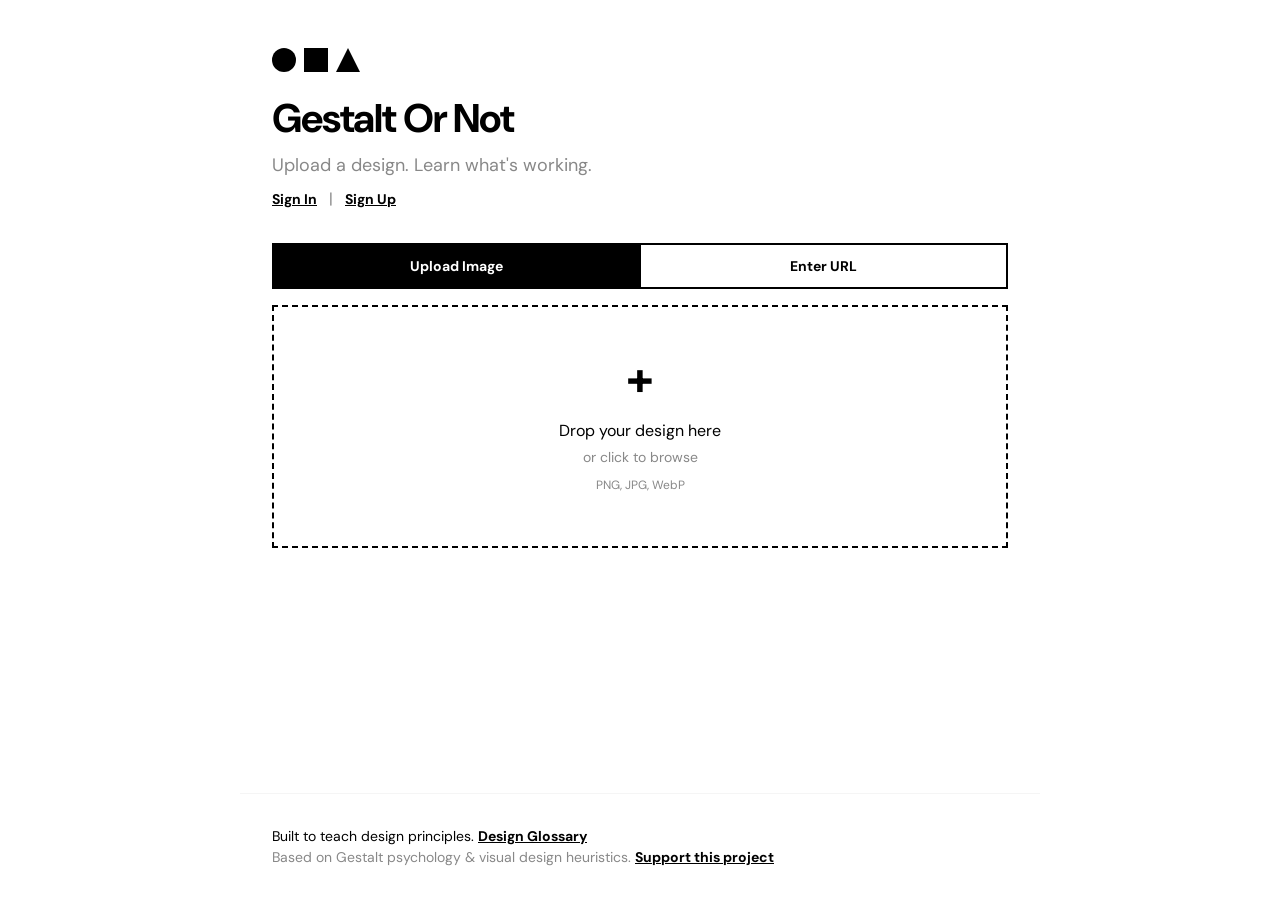
==== index.html @ f37e01b9 "Add project files and .gitignore" ====
<!DOCTYPE html>
<html lang="en">
<head>
    <meta charset="UTF-8">
    <meta name="viewport" content="width=device-width, initial-scale=1.0">
    <title>Gestalt Or Not — Design Feedback</title>
    <meta name="description" content="Upload any visual — UI screens, sketchnotes, infographics, posters, book covers, slides — and get AI-powered feedback based on Gestalt principles and visual design heuristics.">

    <!-- Open Graph / Social Sharing -->
    <meta property="og:title" content="Gestalt Or Not — AI Design Feedback">
    <meta property="og:description" content="Upload a design and get instant feedback based on visual design principles. Built to teach, not just critique.">
    <meta property="og:type" content="website">
    <meta property="og:url" content="https://gestaltornot.com">
    <meta property="og:image" content="https://gestaltornot.com/og-image.svg">

    <!-- Twitter Card -->
    <meta name="twitter:card" content="summary_large_image">
    <meta name="twitter:title" content="Gestalt Or Not — AI Design Feedback">
    <meta name="twitter:description" content="Upload a design and get instant feedback based on visual design principles.">
    <meta name="twitter:image" content="https://gestaltornot.com/og-image.svg">

    <!-- Favicon -->
    <link rel="icon" type="image/svg+xml" href="favicon.svg">

    <link rel="stylesheet" href="style.css">
    <link rel="preconnect" href="https://fonts.googleapis.com">
    <link rel="preconnect" href="https://fonts.gstatic.com" crossorigin>
    <link href="https://fonts.googleapis.com/css2?family=DM+Sans:wght@400;700&display=swap" rel="stylesheet">
</head>
<body>
    <header>
        <div class="logo">
            <span class="shape circle"></span>
            <span class="shape square"></span>
            <span class="shape triangle"></span>
        </div>
        <h1>Gestalt Or Not</h1>
        <p class="tagline">Upload a design. Learn what's working.</p>

        <div id="authBar" class="auth-bar">
            <button id="signInBtn" class="auth-link">Sign In</button>
            <span class="auth-sep">|</span>
            <button id="signUpBtn" class="auth-link">Sign Up</button>
        </div>
        <div id="userBar" class="auth-bar hidden">
            <span id="userEmail" class="auth-email"></span>
            <button id="myReviewsBtn" class="auth-link">My Reviews</button>
            <span class="auth-sep">|</span>
            <button id="signOutBtn" class="auth-link">Sign Out</button>
        </div>
    </header>

    <main>
        <section class="upload-area" id="uploadArea">
            <div class="input-toggle">
                <button type="button" class="toggle-btn active" data-mode="upload">Upload Image</button>
                <button type="button" class="toggle-btn" data-mode="url">Enter URL</button>
            </div>

            <div class="upload-box" id="uploadBox">
                <input type="file" id="fileInput" accept="image/*" hidden>
                <div class="upload-content">
                    <div class="upload-icon">+</div>
                    <p>Drop your design here</p>
                    <p class="subtle">or click to browse</p>
                    <p class="formats">PNG, JPG, WebP</p>
                </div>
                <img id="preview" class="preview hidden" alt="Design preview">
            </div>

            <div class="url-input-box hidden" id="urlBox">
                <input type="url" id="urlInput" placeholder="https://example.com" autocomplete="off">
                <p class="subtle">We'll screenshot the page and analyze it</p>
            </div>

            <button id="analyzeBtn" class="btn hidden">Analyze Design</button>
        </section>

        <section class="results hidden" id="results">
            <div class="loading hidden" id="loading">
                <div class="spinner"></div>
                <p>Analyzing your design...</p>
            </div>
            <div class="feedback" id="feedback"></div>
        </section>

        <section class="rate-limit hidden" id="rateLimit">
            <p id="rateLimitMsg">You've hit your daily limit.</p>
            <p class="subtle" id="rateLimitSub">Come back tomorrow, or <a href="https://www.paypal.com/donate/?hosted_button_id=QRDU77Z7K56XG" target="_blank" rel="noopener" class="support-link">support the project</a>.</p>
        </section>

        <section id="reviewHistory" class="review-history hidden">
            <h2>Your Reviews</h2>
            <div id="reviewList"></div>
        </section>
    </main>

    <div id="authModal" class="modal hidden">
        <div class="modal-content">
            <button class="modal-close" id="modalClose">&times;</button>
            <div id="authForm"></div>
        </div>
    </div>

    <footer>
        <p>Built to teach design principles. <a href="/glossary.php" class="support-link">Design Glossary</a></p>
        <p class="subtle">Based on Gestalt psychology & visual design heuristics. <a href="https://www.paypal.com/donate/?hosted_button_id=QRDU77Z7K56XG" target="_blank" rel="noopener" class="support-link">Support this project</a></p>
    </footer>

    <script src="script.js"></script>
</body>
</html>
---- style.css ----
/* GestaltOrNot — Bauhaus Modernist Style */

:root {
    --black: #000000;
    --white: #FFFFFF;
    --red: #BE1E2D;
    --gray-light: #F5F5F5;
    --gray-mid: #888888;
    --gray-dark: #333333;
    --green: #2E7D32;
    --yellow: #F9A825;
    --font: 'DM Sans', sans-serif;
}

* {
    margin: 0;
    padding: 0;
    box-sizing: border-box;
}

body {
    font-family: var(--font);
    background: var(--white);
    color: var(--black);
    line-height: 1.5;
    min-height: 100vh;
    display: flex;
    flex-direction: column;
}

/* Header */
header {
    padding: 3rem 2rem 2rem;
    text-align: left;
    max-width: 800px;
    margin: 0 auto;
    width: 100%;
}

.logo {
    display: flex;
    gap: 0.5rem;
    margin-bottom: 1rem;
}

.shape {
    width: 24px;
    height: 24px;
    background: var(--black);
}

.shape.circle {
    border-radius: 50%;
}

.shape.square {
    /* default */
}

.shape.triangle {
    background: transparent;
    width: 0;
    height: 0;
    border-left: 12px solid transparent;
    border-right: 12px solid transparent;
    border-bottom: 24px solid var(--black);
}

h1 {
    font-size: 2.5rem;
    font-weight: 700;
    letter-spacing: -0.02em;
    margin-bottom: 0.25rem;
}

.tagline {
    font-size: 1.125rem;
    color: var(--gray-mid);
}

/* Main */
main {
    flex: 1;
    padding: 0 2rem 3rem;
    max-width: 800px;
    margin: 0 auto;
    width: 100%;
}

/* Input Toggle */
.input-toggle {
    display: flex;
    margin-bottom: 1rem;
    border: 2px solid var(--black);
}

.toggle-btn {
    flex: 1;
    padding: 0.75rem 1rem;
    background: var(--white);
    border: none;
    font-family: var(--font);
    font-size: 0.875rem;
    font-weight: 700;
    cursor: pointer;
    transition: all 0.2s ease;
}

.toggle-btn:first-child {
    border-right: 1px solid var(--black);
}

.toggle-btn:last-child {
    border-left: 1px solid var(--black);
}

.toggle-btn.active {
    background: var(--black);
    color: var(--white);
}

.toggle-btn:hover:not(.active) {
    background: var(--gray-light);
}

/* URL Input */
.url-input-box {
    border: 2px solid var(--black);
    padding: 2rem;
    text-align: center;
}

.url-input-box input {
    width: 100%;
    padding: 1rem;
    font-family: var(--font);
    font-size: 1rem;
    border: 2px solid var(--black);
    margin-bottom: 0.5rem;
}

.url-input-box input:focus {
    outline: none;
    border-color: var(--gray-dark);
}

.url-input-box .subtle {
    margin-top: 0.5rem;
}

/* Upload Area */
.upload-box {
    border: 2px dashed var(--black);
    padding: 3rem 2rem;
    text-align: center;
    cursor: pointer;
    transition: background 0.2s ease;
    position: relative;
}

.upload-box:hover {
    background: var(--gray-light);
}

.upload-box.drag-over {
    background: var(--gray-light);
    border-style: solid;
}

.upload-box.has-image {
    padding: 1rem;
    border-style: solid;
}

.upload-content {
    transition: opacity 0.2s ease;
}

.upload-icon {
    font-size: 3rem;
    font-weight: 700;
    line-height: 1;
    margin-bottom: 1rem;
}

.upload-box p {
    margin-bottom: 0.25rem;
}

.subtle {
    color: var(--gray-mid);
    font-size: 0.875rem;
}

.formats {
    font-size: 0.75rem;
    color: var(--gray-mid);
    margin-top: 0.5rem;
}

.preview {
    max-width: 100%;
    max-height: 400px;
    object-fit: contain;
}

.preview.hidden {
    display: none;
}

.has-image .upload-content {
    display: none;
}

/* Button */
.btn {
    display: block;
    width: 100%;
    margin-top: 1rem;
    padding: 1rem 2rem;
    background: var(--black);
    color: var(--white);
    border: none;
    font-family: var(--font);
    font-size: 1rem;
    font-weight: 700;
    cursor: pointer;
    transition: background 0.2s ease;
}

.btn:hover {
    background: var(--gray-dark);
}

.btn:disabled {
    background: var(--gray-mid);
    cursor: not-allowed;
}

.hidden {
    display: none !important;
}

/* Results */
.results {
    margin-top: 2rem;
}

.loading {
    text-align: center;
    padding: 3rem;
}

.spinner {
    width: 40px;
    height: 40px;
    border: 3px solid var(--gray-light);
    border-top-color: var(--black);
    border-radius: 50%;
    margin: 0 auto 1rem;
    animation: spin 0.8s linear infinite;
}

@keyframes spin {
    to { transform: rotate(360deg); }
}

/* Share Section */
.share-section {
    margin-bottom: 2rem;
    padding-bottom: 1.5rem;
    border-bottom: 1px solid var(--gray-light);
}

.btn-secondary {
    background: var(--white);
    color: var(--black);
    border: 2px solid var(--black);
}

.btn-secondary:hover {
    background: var(--gray-light);
}

.btn-small {
    padding: 0.5rem 1rem;
    font-size: 0.875rem;
}

.share-result {
    margin-top: 1rem;
    display: flex;
    gap: 0.5rem;
}

.share-result input {
    flex: 1;
    padding: 0.75rem;
    font-family: var(--font);
    font-size: 0.875rem;
    border: 2px solid var(--black);
    background: var(--gray-light);
}

.share-result .error {
    color: var(--red);
}

/* Screenshot Preview */
.screenshot-preview {
    margin-bottom: 2rem;
    padding-bottom: 2rem;
    border-bottom: 2px solid var(--black);
}

.screenshot-preview h3 {
    font-size: 0.875rem;
    font-weight: 700;
    text-transform: uppercase;
    letter-spacing: 0.05em;
    margin-bottom: 1rem;
}

.screenshot-preview img {
    max-width: 100%;
    border: 1px solid var(--gray-light);
}

/* Feedback Display */
.feedback {
    text-align: left;
}

.feedback-header {
    margin-bottom: 2rem;
    padding-bottom: 1rem;
    border-bottom: 2px solid var(--black);
}

.feedback-header h2 {
    font-size: 1.25rem;
    font-weight: 700;
    margin-bottom: 0.5rem;
}

.priorities {
    list-style: none;
    margin: 1rem 0;
}

.priorities li {
    padding: 0.5rem 0;
    padding-left: 1.5rem;
    position: relative;
}

.priorities li::before {
    content: "";
    position: absolute;
    left: 0;
    top: 0.75rem;
    width: 8px;
    height: 8px;
    background: var(--red);
}

.priorities li.working::before {
    background: var(--green);
}

.feedback-section {
    margin-bottom: 2rem;
}

.feedback-section h3 {
    font-size: 1rem;
    font-weight: 700;
    text-transform: uppercase;
    letter-spacing: 0.05em;
    margin-bottom: 0.75rem;
    padding-bottom: 0.5rem;
    border-bottom: 1px solid var(--gray-light);
}

.feedback-section p {
    margin-bottom: 0.75rem;
    line-height: 1.6;
}

.design-term {
    font-style: italic;
    color: var(--gray-dark);
}

.design-term-link {
    color: var(--gray-dark);
    text-decoration: underline;
    text-decoration-color: var(--gray-mid);
    text-underline-offset: 2px;
    transition: color 0.15s ease, text-decoration-color 0.15s ease;
}

.design-term-link:hover {
    color: var(--black);
    text-decoration-color: var(--black);
}

.design-term-link .design-term {
    color: inherit;
}

.confidence {
    font-size: 0.875rem;
    color: var(--gray-mid);
    margin-top: 0.5rem;
}

.confidence.clear-problem {
    color: var(--red);
}

.confidence.worth-reconsidering {
    color: var(--yellow);
}

.confidence.just-thinking {
    color: var(--green);
}

/* Rate Limit */
.rate-limit {
    text-align: center;
    padding: 2rem;
    background: var(--gray-light);
    margin-top: 2rem;
}

/* Footer */
footer {
    padding: 2rem;
    text-align: left;
    max-width: 800px;
    margin: 0 auto;
    width: 100%;
    border-top: 1px solid var(--gray-light);
}

footer p {
    font-size: 0.875rem;
}

.support-link {
    color: var(--black);
    font-weight: 700;
    text-decoration: underline;
}

.support-link:hover {
    color: var(--gray-dark);
}

/* Auth Bar */
.auth-bar {
    display: flex;
    gap: 0.75rem;
    align-items: center;
    margin-top: 0.5rem;
}

.auth-link {
    background: none;
    border: none;
    font-family: var(--font);
    font-size: 0.875rem;
    font-weight: 700;
    cursor: pointer;
    text-decoration: underline;
    color: var(--black);
    padding: 0;
}

.auth-link:hover {
    color: var(--gray-dark);
}

.auth-email {
    font-size: 0.875rem;
    color: var(--gray-mid);
}

.auth-sep {
    color: var(--gray-mid);
}

/* Modal */
.modal {
    position: fixed;
    inset: 0;
    background: rgba(0, 0, 0, 0.5);
    display: flex;
    align-items: center;
    justify-content: center;
    z-index: 100;
}

.modal.hidden {
    display: none !important;
}

.modal-content {
    background: var(--white);
    border: 2px solid var(--black);
    padding: 2rem;
    max-width: 400px;
    width: 90%;
    position: relative;
}

.modal-close {
    position: absolute;
    top: 0.5rem;
    right: 0.75rem;
    background: none;
    border: none;
    font-size: 1.5rem;
    cursor: pointer;
    line-height: 1;
}

/* Auth Forms */
.auth-form h2 {
    font-size: 1.25rem;
    margin-bottom: 1rem;
}

.auth-form input[type="email"],
.auth-form input[type="password"] {
    width: 100%;
    padding: 0.75rem;
    font-family: var(--font);
    font-size: 1rem;
    border: 2px solid var(--black);
    margin-bottom: 0.75rem;
}

.auth-form input:focus {
    outline: none;
    border-color: var(--gray-dark);
}

.auth-error {
    color: var(--red);
    font-size: 0.875rem;
    margin-bottom: 0.75rem;
}

.auth-success {
    color: var(--green);
    font-size: 0.875rem;
    margin-bottom: 0.75rem;
}

.auth-toggle {
    margin-top: 1rem;
    font-size: 0.875rem;
    color: var(--gray-mid);
}

.auth-toggle button {
    background: none;
    border: none;
    font-family: var(--font);
    font-weight: 700;
    cursor: pointer;
    text-decoration: underline;
    color: var(--black);
    padding: 0;
    font-size: 0.875rem;
}

/* Sign-in Prompt */
.signin-prompt {
    margin-top: 2rem;
    padding: 1.25rem;
    border: 2px solid var(--black);
    text-align: center;
    font-size: 0.875rem;
}

/* Review History */
.review-history {
    margin-top: 2rem;
}

.review-history h2 {
    font-size: 1.25rem;
    font-weight: 700;
    margin-bottom: 1rem;
    padding-bottom: 0.5rem;
    border-bottom: 2px solid var(--black);
}

/* Thumbnail Grid */
.review-grid {
    display: grid;
    grid-template-columns: repeat(3, 1fr);
    gap: 1rem;
}

.review-thumb {
    display: block;
    text-decoration: none;
    color: var(--black);
    border: 2px solid var(--black);
    overflow: hidden;
    transition: transform 0.15s ease, box-shadow 0.15s ease;
}

.review-thumb:hover {
    transform: translateY(-2px);
    box-shadow: 4px 4px 0 var(--black);
}

.review-thumb img {
    width: 100%;
    aspect-ratio: 4 / 3;
    object-fit: cover;
    display: block;
}

.review-thumb-placeholder {
    width: 100%;
    aspect-ratio: 4 / 3;
    background: var(--gray-light);
    display: flex;
    align-items: center;
    justify-content: center;
    font-size: 0.75rem;
    color: var(--gray-mid);
    text-align: center;
    padding: 0.5rem;
    word-break: break-all;
}

.review-thumb-wrap {
    position: relative;
}

.review-delete {
    position: absolute;
    top: 0.25rem;
    right: 0.25rem;
    z-index: 2;
    width: 24px;
    height: 24px;
    background: var(--white);
    border: 2px solid var(--black);
    font-size: 1rem;
    line-height: 1;
    cursor: pointer;
    display: flex;
    align-items: center;
    justify-content: center;
    opacity: 0;
    transition: opacity 0.15s ease;
}

.review-thumb-wrap:hover .review-delete {
    opacity: 1;
}

.review-delete:hover {
    background: var(--red);
    color: var(--white);
    border-color: var(--red);
}

.review-thumb-date {
    display: block;
    padding: 0.5rem;
    font-size: 0.75rem;
    color: var(--gray-mid);
    border-top: 1px solid var(--gray-light);
}

/* Responsive */
@media (max-width: 600px) {
    header, main, footer {
        padding-left: 1rem;
        padding-right: 1rem;
    }

    h1 {
        font-size: 2rem;
    }

    .upload-box {
        padding: 2rem 1rem;
    }

    .review-grid {
        grid-template-columns: repeat(2, 1fr);
    }
}
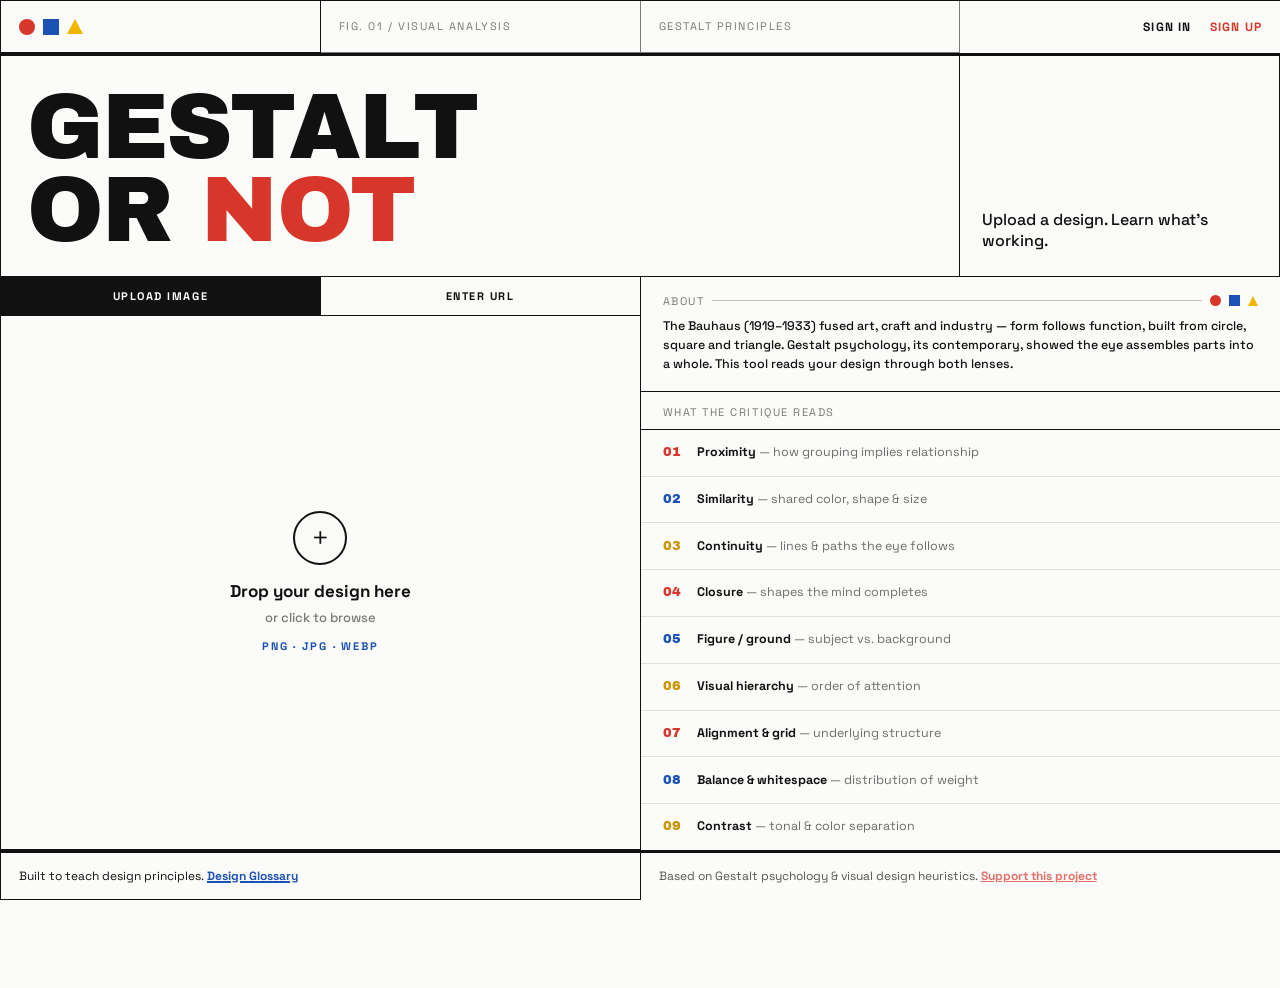
==== commit ca4ceca8: "Redesign site with Bauhaus Modular Grid system Replace the burgundy/teal Constructivist Poster look " ====
--- a/index.html
+++ b/index.html
@@ -25,61 +25,112 @@
     <link rel="stylesheet" href="style.css">
     <link rel="preconnect" href="https://fonts.googleapis.com">
     <link rel="preconnect" href="https://fonts.gstatic.com" crossorigin>
-    <link href="https://fonts.googleapis.com/css2?family=DM+Sans:wght@400;700&display=swap" rel="stylesheet">
+    <link href="https://fonts.googleapis.com/css2?family=Archivo+Black&family=Space+Grotesk:wght@400;500;600;700&display=swap" rel="stylesheet">
 </head>
 <body>
-    <header>
-        <div class="logo">
-            <span class="shape circle"></span>
-            <span class="shape square"></span>
-            <span class="shape triangle"></span>
+    <div class="board board-hero">
+        <!-- Meta row -->
+        <div class="meta-row sep-bottom">
+            <div class="cell meta-cell brand-cell">
+                <span class="mark" aria-hidden="true">
+                    <span class="m-circle"></span>
+                    <span class="m-square"></span>
+                    <span class="m-triangle"></span>
+                </span>
+            </div>
+            <div class="cell meta-cell meta-label">Fig. 01 / Visual Analysis</div>
+            <div class="cell meta-cell meta-label">Gestalt Principles</div>
+            <div class="meta-cell nav-cell">
+                <div id="authBar" class="auth-bar">
+                    <button id="signInBtn" class="auth-link">Sign In</button>
+                    <button id="signUpBtn" class="auth-link accent">Sign Up</button>
+                </div>
+                <div id="userBar" class="auth-bar hidden">
+                    <span id="userEmail" class="auth-email"></span>
+                    <button id="myReviewsBtn" class="auth-link">My Reviews</button>
+                    <button id="signOutBtn" class="auth-link accent">Sign Out</button>
+                </div>
+            </div>
         </div>
-        <h1>Gestalt Or Not</h1>
-        <p class="tagline">Upload a design. Learn what's working.</p>
 
-        <div id="authBar" class="auth-bar">
-            <button id="signInBtn" class="auth-link">Sign In</button>
-            <span class="auth-sep">|</span>
-            <button id="signUpBtn" class="auth-link">Sign Up</button>
+        <!-- Hero band -->
+        <div class="hero-row">
+            <div class="cell hero-title-cell">
+                <h1>Gestalt<br>Or <span class="or">Not</span></h1>
+            </div>
+            <div class="cell hero-tagline-cell">Upload a design. Learn what's working.</div>
         </div>
-        <div id="userBar" class="auth-bar hidden">
-            <span id="userEmail" class="auth-email"></span>
-            <button id="myReviewsBtn" class="auth-link">My Reviews</button>
-            <span class="auth-sep">|</span>
-            <button id="signOutBtn" class="auth-link">Sign Out</button>
+
+        <!-- Work region: uploader + about/critique -->
+        <div class="work-row">
+            <section class="cell uploader-cell upload-area" id="uploadArea">
+                <div class="input-toggle">
+                    <button type="button" class="toggle-btn active" data-mode="upload">Upload Image</button>
+                    <button type="button" class="toggle-btn" data-mode="url">Enter URL</button>
+                </div>
+
+                <div class="upload-box" id="uploadBox">
+                    <input type="file" id="fileInput" accept="image/*" hidden>
+                    <div class="upload-content">
+                        <div class="upload-icon">+</div>
+                        <p class="upload-title">Drop your design here</p>
+                        <p class="subtle">or click to browse</p>
+                        <p class="formats">PNG · JPG · WEBP</p>
+                    </div>
+                    <img id="preview" class="preview hidden" alt="Design preview">
+                </div>
+
+                <div class="url-input-box hidden" id="urlBox">
+                    <input type="url" id="urlInput" placeholder="https://…" autocomplete="off">
+                    <p class="subtle">We'll screenshot the page and analyze it</p>
+                </div>
+
+                <button id="analyzeBtn" class="btn hidden">Analyze Design</button>
+            </section>
+
+            <aside class="about-cell">
+                <div class="about-block">
+                    <div class="about-header">
+                        <span class="label">About</span>
+                        <span class="rule"></span>
+                        <span class="mark mark-sm" aria-hidden="true">
+                            <span class="m-circle"></span>
+                            <span class="m-square"></span>
+                            <span class="m-triangle"></span>
+                        </span>
+                    </div>
+                    <p class="about-body">The Bauhaus (1919–1933) fused art, craft and industry — form follows function, built from circle, square and triangle. Gestalt psychology, its contemporary, showed the eye assembles parts into a whole. This tool reads your design through both lenses.</p>
+                </div>
+
+                <div class="critique-block">
+                    <div class="label critique-title">What the critique reads</div>
+                    <div class="critique-list">
+                        <div class="critique-row"><span class="critique-num c-red">01</span><span class="critique-text"><strong>Proximity</strong><span class="desc"> — how grouping implies relationship</span></span></div>
+                        <div class="critique-row"><span class="critique-num c-blue">02</span><span class="critique-text"><strong>Similarity</strong><span class="desc"> — shared color, shape &amp; size</span></span></div>
+                        <div class="critique-row"><span class="critique-num c-yellow">03</span><span class="critique-text"><strong>Continuity</strong><span class="desc"> — lines &amp; paths the eye follows</span></span></div>
+                        <div class="critique-row"><span class="critique-num c-red">04</span><span class="critique-text"><strong>Closure</strong><span class="desc"> — shapes the mind completes</span></span></div>
+                        <div class="critique-row"><span class="critique-num c-blue">05</span><span class="critique-text"><strong>Figure / ground</strong><span class="desc"> — subject vs. background</span></span></div>
+                        <div class="critique-row"><span class="critique-num c-yellow">06</span><span class="critique-text"><strong>Visual hierarchy</strong><span class="desc"> — order of attention</span></span></div>
+                        <div class="critique-row"><span class="critique-num c-red">07</span><span class="critique-text"><strong>Alignment &amp; grid</strong><span class="desc"> — underlying structure</span></span></div>
+                        <div class="critique-row"><span class="critique-num c-blue">08</span><span class="critique-text"><strong>Balance &amp; whitespace</strong><span class="desc"> — distribution of weight</span></span></div>
+                        <div class="critique-row"><span class="critique-num c-yellow">09</span><span class="critique-text"><strong>Contrast</strong><span class="desc"> — tonal &amp; color separation</span></span></div>
+                    </div>
+                </div>
+            </aside>
         </div>
-    </header>
 
-    <main>
-        <section class="upload-area" id="uploadArea">
-            <div class="input-toggle">
-                <button type="button" class="toggle-btn active" data-mode="upload">Upload Image</button>
-                <button type="button" class="toggle-btn" data-mode="url">Enter URL</button>
-            </div>
+        <!-- Footer band -->
+        <div class="footer-row sep-top">
+            <div class="cell footer-cell">Built to teach design principles. <a href="/glossary.php" class="link-blue">Design Glossary</a></div>
+            <div class="footer-cell muted">Based on Gestalt psychology &amp; visual design heuristics. <a href="https://www.paypal.com/donate/?hosted_button_id=QRDU77Z7K56XG" target="_blank" rel="noopener" class="link-red">Support this project</a></div>
+        </div>
+    </div>
 
-            <div class="upload-box" id="uploadBox">
-                <input type="file" id="fileInput" accept="image/*" hidden>
-                <div class="upload-content">
-                    <div class="upload-icon">+</div>
-                    <p>Drop your design here</p>
-                    <p class="subtle">or click to browse</p>
-                    <p class="formats">PNG, JPG, WebP</p>
-                </div>
-                <img id="preview" class="preview hidden" alt="Design preview">
-            </div>
-
-            <div class="url-input-box hidden" id="urlBox">
-                <input type="url" id="urlInput" placeholder="https://example.com" autocomplete="off">
-                <p class="subtle">We'll screenshot the page and analyze it</p>
-            </div>
-
-            <button id="analyzeBtn" class="btn hidden">Analyze Design</button>
-        </section>
-
+    <main class="flow">
         <section class="results hidden" id="results">
             <div class="loading hidden" id="loading">
                 <div class="spinner"></div>
-                <p>Analyzing your design...</p>
+                <p>Analyzing your design…</p>
             </div>
             <div class="feedback" id="feedback"></div>
         </section>
@@ -102,11 +153,6 @@
         </div>
     </div>
 
-    <footer>
-        <p>Built to teach design principles. <a href="/glossary.php" class="support-link">Design Glossary</a></p>
-        <p class="subtle">Based on Gestalt psychology & visual design heuristics. <a href="https://www.paypal.com/donate/?hosted_button_id=QRDU77Z7K56XG" target="_blank" rel="noopener" class="support-link">Support this project</a></p>
-    </footer>
-
     <script src="script.js"></script>
 </body>
 </html>
--- a/style.css
+++ b/style.css
@@ -1,15 +1,20 @@
-/* GestaltOrNot — Bauhaus Modernist Style */
+/* Gestalt Or Not — Modular Grid (Bauhaus / Swiss-modernist) */
 
 :root {
-    --black: #000000;
-    --white: #FFFFFF;
-    --red: #BE1E2D;
-    --gray-light: #F5F5F5;
-    --gray-mid: #888888;
-    --gray-dark: #333333;
-    --green: #2E7D32;
-    --yellow: #F9A825;
-    --font: 'DM Sans', sans-serif;
+    --ink: #111111;            /* text & rules */
+    --paper: #FBFBF9;          /* ground */
+    --red: #D8362A;
+    --blue: #1D52B5;
+    --yellow: #F2B600;
+    --yellow-text: #C99500;    /* yellow darkened for legibility on paper */
+    --drag: #F0EEE6;           /* drag-over fill */
+    --hair: rgba(17, 17, 17, .12);  /* faint hairline */
+    --rule-soft: rgba(17, 17, 17, .25);
+
+    --display: 'Archivo Black', sans-serif;
+    --font: 'Space Grotesk', sans-serif;
+
+    --board-w: 1100px;         /* max content width for flowing pages */
 }
 
 * {
@@ -18,273 +23,545 @@
     box-sizing: border-box;
 }
 
+html, body {
+    background: var(--paper);
+}
+
 body {
     font-family: var(--font);
-    background: var(--white);
-    color: var(--black);
+    color: var(--ink);
     line-height: 1.5;
     min-height: 100vh;
     display: flex;
     flex-direction: column;
 }
 
-/* Header */
-header {
-    padding: 3rem 2rem 2rem;
-    text-align: left;
-    max-width: 800px;
-    margin: 0 auto;
-    width: 100%;
-}
-
-.logo {
-    display: flex;
-    gap: 0.5rem;
-    margin-bottom: 1rem;
-}
-
-.shape {
-    width: 24px;
-    height: 24px;
-    background: var(--black);
-}
-
-.shape.circle {
-    border-radius: 50%;
-}
-
-.shape.square {
-    /* default */
-}
-
-.shape.triangle {
-    background: transparent;
-    width: 0;
-    height: 0;
-    border-left: 12px solid transparent;
-    border-right: 12px solid transparent;
-    border-bottom: 24px solid var(--black);
-}
-
-h1 {
-    font-size: 2.5rem;
-    font-weight: 700;
+a { color: inherit; }
+
+.hidden {
+    display: none !important;
+}
+
+/* Shared label convention */
+.label {
+    font-size: 11px;
+    letter-spacing: .14em;
+    text-transform: uppercase;
+    opacity: .55;
+}
+
+/* ============ Brand mark (circle / square / triangle) ============ */
+.mark {
+    display: inline-flex;
+    align-items: center;
+    gap: 8px;
+}
+
+.mark .m-circle,
+.mark .m-square,
+.mark .m-triangle {
+    display: block;
+    width: 16px;
+    height: 16px;
+}
+
+.mark .m-circle { border-radius: 50%; background: var(--red); }
+.mark .m-square { background: var(--blue); }
+.mark .m-triangle {
+    width: 0; height: 0;
+    border-left: 8px solid transparent;
+    border-right: 8px solid transparent;
+    border-bottom: 15px solid var(--yellow);
+}
+
+/* small variant (about header, etc.) */
+.mark.mark-sm .m-circle,
+.mark.mark-sm .m-square { width: 11px; height: 11px; }
+.mark.mark-sm .m-triangle {
+    border-left: 5.5px solid transparent;
+    border-right: 5.5px solid transparent;
+    border-bottom: 10px solid var(--yellow);
+}
+
+/* ============ The board (bordered grid) ============ */
+.board {
+    background: var(--paper);
+    color: var(--ink);
+    display: flex;
+    flex-direction: column;
+    border-top: 1px solid var(--ink);
+    border-left: 1px solid var(--ink);
+}
+
+/* generic cell: right + bottom hairline builds the grid against the board's top/left */
+.cell {
+    border-right: 1px solid var(--ink);
+    border-bottom: 1px solid var(--ink);
+}
+.cell.no-right { border-right: none; }
+
+/* structural separators */
+.sep-bottom { border-bottom: 3px solid var(--ink); }
+.sep-top { border-top: 3px solid var(--ink); }
+
+/* ---- Home hero: fill the viewport ---- */
+.board-hero {
+    min-height: 100vh;
+}
+
+/* ============ Meta row ============ */
+.meta-row {
+    display: grid;
+    grid-template-columns: 1fr 1fr 1fr 1fr;
+}
+
+.meta-cell {
+    padding: 14px 18px;
+    display: flex;
+    align-items: center;
+    min-height: 52px;
+}
+
+.meta-label {
+    font-size: 11px;
+    letter-spacing: .14em;
+    text-transform: uppercase;
+    opacity: .55;
+}
+
+/* nav / auth cell */
+.nav-cell {
+    justify-content: flex-end;
+    gap: 18px;
+    font-size: 12px;
+    font-weight: 700;
+    letter-spacing: .1em;
+    text-transform: uppercase;
+}
+
+/* ============ Hero band ============ */
+.hero-row {
+    display: grid;
+    grid-template-columns: 3fr 1fr;
+}
+
+.hero-title-cell {
+    padding: 30px 26px 24px;
+    display: flex;
+    align-items: center;
+}
+
+.hero-title-cell h1 {
+    font-family: var(--display);
+    font-weight: 400;
+    font-size: clamp(3.2rem, 9vw, 92px);
+    line-height: 0.9;
     letter-spacing: -0.02em;
-    margin-bottom: 0.25rem;
-}
-
-.tagline {
-    font-size: 1.125rem;
-    color: var(--gray-mid);
-}
-
-/* Main */
-main {
+    text-transform: uppercase;
+}
+
+.hero-title-cell h1 .or { color: var(--red); }
+
+.hero-tagline-cell {
+    padding: 24px 22px;
+    display: flex;
+    align-items: flex-end;
+    font-size: 16px;
+    font-weight: 500;
+    line-height: 1.3;
+}
+
+/* ============ Work region (uploader + about) ============ */
+.work-row {
     flex: 1;
-    padding: 0 2rem 3rem;
-    max-width: 800px;
-    margin: 0 auto;
-    width: 100%;
-}
-
-/* Input Toggle */
+    display: grid;
+    grid-template-columns: 1fr 1fr;
+    min-height: 0;
+}
+
+.uploader-cell {
+    display: flex;
+    flex-direction: column;
+    min-height: 0;
+}
+
+/* tab switcher */
 .input-toggle {
     display: flex;
-    margin-bottom: 1rem;
-    border: 2px solid var(--black);
+    border-bottom: 1px solid var(--ink);
 }
 
 .toggle-btn {
     flex: 1;
-    padding: 0.75rem 1rem;
-    background: var(--white);
+    padding: 12px 0;
+    border: none;
+    background: transparent;
+    color: var(--ink);
+    font-family: var(--font);
+    font-weight: 700;
+    font-size: 11px;
+    letter-spacing: .14em;
+    text-transform: uppercase;
+    cursor: pointer;
+}
+
+.toggle-btn:first-child { border-right: 1px solid var(--ink); }
+
+.toggle-btn.active {
+    background: var(--ink);
+    color: var(--paper);
+}
+
+/* drop zone */
+.upload-box {
+    flex: 1;
+    display: flex;
+    flex-direction: column;
+    align-items: center;
+    justify-content: center;
+    cursor: pointer;
+    position: relative;
+    overflow: hidden;
+    padding: 20px;
+    min-height: 260px;
+}
+
+.upload-box.drag-over { background: var(--drag); }
+
+.upload-content {
+    display: flex;
+    flex-direction: column;
+    align-items: center;
+    text-align: center;
+}
+
+.upload-icon {
+    width: 54px;
+    height: 54px;
+    border: 2px solid var(--ink);
+    border-radius: 50%;
+    display: flex;
+    align-items: center;
+    justify-content: center;
+    margin-bottom: 14px;
+    font-size: 30px;
+    font-weight: 300;
+    line-height: 1;
+}
+
+.upload-title {
+    font-weight: 700;
+    font-size: 17px;
+}
+
+.subtle {
+    font-size: 13px;
+    opacity: .55;
+    font-weight: 500;
+    margin-top: 4px;
+}
+
+.formats {
+    font-size: 11px;
+    font-weight: 700;
+    letter-spacing: .16em;
+    text-transform: uppercase;
+    margin-top: 10px;
+    color: var(--blue);
+}
+
+.preview {
+    max-width: 88%;
+    max-height: 84%;
+    object-fit: contain;
+}
+
+.upload-box.has-image { cursor: default; }
+.has-image .upload-content { display: none; }
+
+.remove-btn {
+    position: absolute;
+    top: 10px;
+    right: 10px;
+    border: 1px solid var(--ink);
+    background: var(--paper);
+    font-family: var(--font);
+    font-weight: 700;
+    font-size: 10px;
+    letter-spacing: .1em;
+    text-transform: uppercase;
+    padding: 6px 10px;
+    cursor: pointer;
+}
+
+/* URL tab */
+.url-input-box {
+    flex: 1;
+    display: flex;
+    flex-direction: column;
+    justify-content: center;
+    gap: 14px;
+    padding: 28px;
+}
+
+.url-input-box input {
+    padding: 13px 14px;
+    border: 1px solid var(--ink);
+    background: var(--paper);
+    font-family: var(--font);
+    font-size: 15px;
+    outline: none;
+}
+
+.url-input-box input:focus { border-color: var(--blue); }
+
+.url-input-box .subtle { margin-top: 0; }
+
+/* ============ About + critique (right column) ============ */
+.about-cell {
+    display: flex;
+    flex-direction: column;
+    min-height: 0;
+}
+
+.about-block {
+    padding: 16px 22px 18px;
+    border-bottom: 1px solid var(--ink);
+}
+
+.about-header {
+    display: flex;
+    align-items: center;
+    gap: 8px;
+    margin-bottom: 8px;
+}
+
+.about-header .rule {
+    flex: 1;
+    height: 1px;
+    background: var(--ink);
+    opacity: .25;
+}
+
+.about-body {
+    font-size: 12.5px;
+    line-height: 1.5;
+    font-weight: 500;
+}
+
+.critique-block {
+    flex: 1;
+    display: flex;
+    flex-direction: column;
+    min-height: 0;
+}
+
+.critique-title {
+    padding: 12px 22px 8px;
+}
+
+.critique-list {
+    flex: 1;
+    display: flex;
+    flex-direction: column;
+}
+
+.critique-row {
+    flex: 1;
+    display: flex;
+    align-items: center;
+    gap: 12px;
+    padding: 8px 22px;
+    border-top: 1px solid var(--hair);
+}
+
+.critique-row:first-child { border-top: 1px solid var(--ink); }
+
+.critique-num {
+    font-family: var(--display);
+    font-weight: 400;
+    font-size: 13px;
+    width: 22px;
+    flex: none;
+}
+
+.critique-num.c-red { color: var(--red); }
+.critique-num.c-blue { color: var(--blue); }
+.critique-num.c-yellow { color: var(--yellow-text); }
+
+.critique-text {
+    font-size: 12.5px;
+    line-height: 1.25;
+}
+
+.critique-text strong { font-weight: 700; }
+.critique-text .desc { opacity: .6; }
+
+/* ============ Footer row ============ */
+.footer-row {
+    display: grid;
+    grid-template-columns: 1fr 1fr;
+}
+
+.footer-cell {
+    padding: 14px 18px;
+    font-size: 12px;
+}
+
+.footer-cell.muted { opacity: .7; }
+
+.footer-cell a { font-weight: 700; }
+.footer-cell .link-blue { color: var(--blue); }
+.footer-cell .link-red { color: var(--red); }
+
+/* ============ Auth / nav links ============ */
+.auth-bar {
+    display: flex;
+    align-items: center;
+    gap: 18px;
+}
+
+.auth-link {
+    background: none;
     border: none;
     font-family: var(--font);
-    font-size: 0.875rem;
-    font-weight: 700;
+    font-weight: 700;
+    font-size: 12px;
+    letter-spacing: .1em;
+    text-transform: uppercase;
     cursor: pointer;
-    transition: all 0.2s ease;
-}
-
-.toggle-btn:first-child {
-    border-right: 1px solid var(--black);
-}
-
-.toggle-btn:last-child {
-    border-left: 1px solid var(--black);
-}
-
-.toggle-btn.active {
-    background: var(--black);
-    color: var(--white);
-}
-
-.toggle-btn:hover:not(.active) {
-    background: var(--gray-light);
-}
-
-/* URL Input */
-.url-input-box {
-    border: 2px solid var(--black);
-    padding: 2rem;
-    text-align: center;
-}
-
-.url-input-box input {
+    color: var(--ink);
+    padding: 0;
+}
+
+.auth-link.accent { color: var(--red); }
+.auth-link:hover { color: var(--blue); }
+
+.auth-email {
+    font-size: 11px;
+    letter-spacing: .04em;
+    text-transform: none;
+    opacity: .55;
+    font-weight: 500;
+}
+
+/* ============ Primary button ============ */
+.btn {
+    align-self: flex-start;
+    background: var(--blue);
+    color: var(--paper);
+    border: none;
+    padding: 12px 26px;
+    font-family: var(--font);
+    font-weight: 700;
+    font-size: 12px;
+    letter-spacing: .12em;
+    text-transform: uppercase;
+    cursor: pointer;
+    transition: background .15s ease;
+}
+
+.btn:hover { background: var(--ink); }
+
+.btn:disabled {
+    background: var(--hair);
+    color: var(--rule-soft);
+    cursor: not-allowed;
+}
+
+/* analyze button pinned at bottom of uploader cell */
+#analyzeBtn {
+    margin: 0;
     width: 100%;
-    padding: 1rem;
-    font-family: var(--font);
-    font-size: 1rem;
-    border: 2px solid var(--black);
-    margin-bottom: 0.5rem;
-}
-
-.url-input-box input:focus {
-    outline: none;
-    border-color: var(--gray-dark);
-}
-
-.url-input-box .subtle {
-    margin-top: 0.5rem;
-}
-
-/* Upload Area */
-.upload-box {
-    border: 2px dashed var(--black);
-    padding: 3rem 2rem;
-    text-align: center;
-    cursor: pointer;
-    transition: background 0.2s ease;
-    position: relative;
-}
-
-.upload-box:hover {
-    background: var(--gray-light);
-}
-
-.upload-box.drag-over {
-    background: var(--gray-light);
-    border-style: solid;
-}
-
-.upload-box.has-image {
-    padding: 1rem;
-    border-style: solid;
-}
-
-.upload-content {
-    transition: opacity 0.2s ease;
-}
-
-.upload-icon {
-    font-size: 3rem;
-    font-weight: 700;
-    line-height: 1;
-    margin-bottom: 1rem;
-}
-
-.upload-box p {
-    margin-bottom: 0.25rem;
-}
-
-.subtle {
-    color: var(--gray-mid);
-    font-size: 0.875rem;
-}
-
-.formats {
-    font-size: 0.75rem;
-    color: var(--gray-mid);
-    margin-top: 0.5rem;
-}
-
-.preview {
-    max-width: 100%;
-    max-height: 400px;
-    object-fit: contain;
-}
-
-.preview.hidden {
-    display: none;
-}
-
-.has-image .upload-content {
-    display: none;
-}
-
-/* Button */
-.btn {
-    display: block;
+    align-self: stretch;
+    border-top: 1px solid var(--ink);
+    padding: 16px;
+    font-size: 13px;
+}
+
+.btn-secondary {
+    background: var(--ink);
+    color: var(--paper);
+}
+.btn-secondary:hover { background: var(--red); }
+
+.btn-small {
+    width: auto;
+    align-self: auto;
+    padding: 10px 18px;
+    border-top: none !important;
+}
+
+/* ============ Flowing content area (below the board) ============ */
+main.flow {
+    flex: 1;
     width: 100%;
-    margin-top: 1rem;
-    padding: 1rem 2rem;
-    background: var(--black);
-    color: var(--white);
-    border: none;
-    font-family: var(--font);
-    font-size: 1rem;
-    font-weight: 700;
-    cursor: pointer;
-    transition: background 0.2s ease;
-}
-
-.btn:hover {
-    background: var(--gray-dark);
-}
-
-.btn:disabled {
-    background: var(--gray-mid);
-    cursor: not-allowed;
-}
-
-.hidden {
-    display: none !important;
-}
-
-/* Results */
-.results {
-    margin-top: 2rem;
-}
+    max-width: var(--board-w);
+    margin: 0 auto;
+    padding: 2.5rem 1.5rem 3rem;
+}
+
+/* compact site bar for secondary pages */
+.site-bar {
+    display: grid;
+    grid-template-columns: auto 1fr auto;
+    align-items: center;
+    gap: 18px;
+    padding: 14px 18px;
+    border-bottom: 3px solid var(--ink);
+}
+
+.site-bar .wordmark {
+    font-family: var(--display);
+    font-weight: 400;
+    font-size: 18px;
+    text-transform: uppercase;
+    letter-spacing: -0.01em;
+    text-decoration: none;
+    color: var(--ink);
+}
+.site-bar .wordmark .or { color: var(--red); }
+
+.site-bar .page-label {
+    justify-self: end;
+    font-size: 11px;
+    letter-spacing: .14em;
+    text-transform: uppercase;
+    opacity: .55;
+}
+
+/* ============ Results ============ */
+.results { margin-top: 0; }
 
 .loading {
     text-align: center;
-    padding: 3rem;
+    padding: 3rem 1rem;
 }
 
 .spinner {
-    width: 40px;
-    height: 40px;
-    border: 3px solid var(--gray-light);
-    border-top-color: var(--black);
+    width: 48px;
+    height: 48px;
+    border: 4px solid var(--hair);
+    border-top-color: var(--red);
     border-radius: 50%;
     margin: 0 auto 1rem;
     animation: spin 0.8s linear infinite;
 }
 
-@keyframes spin {
-    to { transform: rotate(360deg); }
-}
-
-/* Share Section */
+@keyframes spin { to { transform: rotate(360deg); } }
+
+.loading p {
+    font-size: 11px;
+    letter-spacing: .14em;
+    text-transform: uppercase;
+    opacity: .55;
+}
+
+/* ============ Share section ============ */
 .share-section {
     margin-bottom: 2rem;
     padding-bottom: 1.5rem;
-    border-bottom: 1px solid var(--gray-light);
-}
-
-.btn-secondary {
-    background: var(--white);
-    color: var(--black);
-    border: 2px solid var(--black);
-}
-
-.btn-secondary:hover {
-    background: var(--gray-light);
-}
-
-.btn-small {
-    padding: 0.5rem 1rem;
-    font-size: 0.875rem;
+    border-bottom: 1px solid var(--ink);
 }
 
 .share-result {
@@ -298,221 +575,287 @@
     padding: 0.75rem;
     font-family: var(--font);
     font-size: 0.875rem;
-    border: 2px solid var(--black);
-    background: var(--gray-light);
-}
-
-.share-result .error {
-    color: var(--red);
-}
-
-/* Screenshot Preview */
+    border: 1px solid var(--ink);
+    background: var(--paper);
+}
+
+.share-result .error { color: var(--red); }
+
+/* ============ Screenshot preview ============ */
 .screenshot-preview {
     margin-bottom: 2rem;
     padding-bottom: 2rem;
-    border-bottom: 2px solid var(--black);
+    border-bottom: 1px solid var(--ink);
 }
 
 .screenshot-preview h3 {
-    font-size: 0.875rem;
-    font-weight: 700;
-    text-transform: uppercase;
-    letter-spacing: 0.05em;
+    font-size: 11px;
+    letter-spacing: .14em;
+    text-transform: uppercase;
+    opacity: .55;
     margin-bottom: 1rem;
 }
 
 .screenshot-preview img {
     max-width: 100%;
-    border: 1px solid var(--gray-light);
-}
-
-/* Feedback Display */
-.feedback {
-    text-align: left;
-}
+    border: 1px solid var(--ink);
+    display: block;
+}
+
+/* ============ Feedback display ============ */
+.feedback { text-align: left; }
 
 .feedback-header {
     margin-bottom: 2rem;
-    padding-bottom: 1rem;
-    border-bottom: 2px solid var(--black);
+    padding: 1.75rem;
+    background: var(--ink);
+    color: var(--paper);
 }
 
 .feedback-header h2 {
-    font-size: 1.25rem;
-    font-weight: 700;
-    margin-bottom: 0.5rem;
+    font-family: var(--display);
+    font-weight: 400;
+    font-size: 1.6rem;
+    text-transform: uppercase;
+    letter-spacing: -0.01em;
+    margin-bottom: 0.75rem;
 }
 
 .priorities {
     list-style: none;
-    margin: 1rem 0;
+    margin: 0.5rem 0 0;
 }
 
 .priorities li {
-    padding: 0.5rem 0;
-    padding-left: 1.5rem;
+    padding: 0.4rem 0 0.4rem 2rem;
     position: relative;
+    line-height: 1.45;
 }
 
 .priorities li::before {
     content: "";
     position: absolute;
     left: 0;
-    top: 0.75rem;
-    width: 8px;
-    height: 8px;
+    top: 0.7rem;
+    width: 14px;
+    height: 14px;
     background: var(--red);
 }
 
+.priorities li:nth-child(3n+2)::before { background: var(--blue); }
+.priorities li:nth-child(3n)::before { background: var(--yellow); }
+
 .priorities li.working::before {
-    background: var(--green);
-}
-
-.feedback-section {
-    margin-bottom: 2rem;
-}
+    background: transparent;
+    border-radius: 50%;
+    border: 3px solid var(--yellow);
+    width: 12px;
+    height: 12px;
+}
+
+.feedback-section { margin-bottom: 2rem; }
 
 .feedback-section h3 {
-    font-size: 1rem;
-    font-weight: 700;
-    text-transform: uppercase;
-    letter-spacing: 0.05em;
+    font-family: var(--display);
+    font-weight: 400;
+    font-size: 1.05rem;
+    text-transform: uppercase;
+    letter-spacing: 0;
     margin-bottom: 0.75rem;
     padding-bottom: 0.5rem;
-    border-bottom: 1px solid var(--gray-light);
+    border-bottom: 3px solid var(--ink);
 }
 
 .feedback-section p {
     margin-bottom: 0.75rem;
     line-height: 1.6;
+    font-size: 0.95rem;
 }
 
 .design-term {
     font-style: italic;
-    color: var(--gray-dark);
 }
 
 .design-term-link {
-    color: var(--gray-dark);
+    color: var(--blue);
     text-decoration: underline;
-    text-decoration-color: var(--gray-mid);
+    text-decoration-color: var(--blue);
+    text-decoration-thickness: 2px;
     text-underline-offset: 2px;
-    transition: color 0.15s ease, text-decoration-color 0.15s ease;
+    font-weight: 700;
+    transition: color .15s ease, background .15s ease;
 }
 
 .design-term-link:hover {
-    color: var(--black);
-    text-decoration-color: var(--black);
+    color: var(--paper);
+    background: var(--blue);
 }
 
 .design-term-link .design-term {
     color: inherit;
+    font-style: italic;
 }
 
 .confidence {
-    font-size: 0.875rem;
-    color: var(--gray-mid);
+    font-size: 0.75rem;
     margin-top: 0.5rem;
-}
-
-.confidence.clear-problem {
-    color: var(--red);
-}
-
-.confidence.worth-reconsidering {
-    color: var(--yellow);
-}
-
-.confidence.just-thinking {
-    color: var(--green);
-}
-
-/* Rate Limit */
+    font-weight: 700;
+    text-transform: uppercase;
+    letter-spacing: .04em;
+    opacity: .7;
+}
+
+.confidence.clear-problem { color: var(--red); opacity: 1; }
+.confidence.worth-reconsidering { color: var(--yellow-text); opacity: 1; }
+.confidence.just-thinking { color: var(--blue); opacity: 1; }
+
+/* ============ Rate limit ============ */
 .rate-limit {
     text-align: center;
     padding: 2rem;
-    background: var(--gray-light);
+    background: var(--red);
+    color: var(--paper);
     margin-top: 2rem;
 }
 
-/* Footer */
-footer {
-    padding: 2rem;
-    text-align: left;
-    max-width: 800px;
-    margin: 0 auto;
+.rate-limit p:first-child {
+    font-family: var(--display);
+    font-weight: 400;
+    font-size: 1.2rem;
+    text-transform: uppercase;
+    margin-bottom: 0.5rem;
+}
+
+.rate-limit .subtle { color: var(--paper); opacity: .9; }
+
+.rate-limit a {
+    color: var(--paper);
+    font-weight: 700;
+    text-decoration: underline;
+}
+
+/* ============ Sign-in prompt ============ */
+.signin-prompt {
+    margin-top: 2rem;
+    padding: 1.25rem 1.5rem;
+    border: 1px solid var(--ink);
+    text-align: center;
+    font-size: 0.95rem;
+}
+
+/* ============ Review history ============ */
+.review-history { margin-top: 3rem; }
+
+.review-history h2 {
+    font-family: var(--display);
+    font-weight: 400;
+    font-size: 1.4rem;
+    text-transform: uppercase;
+    margin-bottom: 1.25rem;
+    padding-bottom: 0.5rem;
+    border-bottom: 3px solid var(--ink);
+}
+
+.review-grid {
+    display: grid;
+    grid-template-columns: repeat(3, 1fr);
+    gap: 1px;
+    background: var(--ink);
+    border: 1px solid var(--ink);
+}
+
+.review-thumb-wrap {
+    position: relative;
+    background: var(--paper);
+}
+
+.review-thumb {
+    display: block;
+    text-decoration: none;
+    color: var(--ink);
+    overflow: hidden;
+    background: var(--paper);
+}
+
+.review-thumb img {
     width: 100%;
-    border-top: 1px solid var(--gray-light);
-}
-
-footer p {
-    font-size: 0.875rem;
-}
-
-.support-link {
-    color: var(--black);
-    font-weight: 700;
-    text-decoration: underline;
-}
-
-.support-link:hover {
-    color: var(--gray-dark);
-}
-
-/* Auth Bar */
-.auth-bar {
-    display: flex;
-    gap: 0.75rem;
-    align-items: center;
-    margin-top: 0.5rem;
-}
-
-.auth-link {
-    background: none;
-    border: none;
-    font-family: var(--font);
-    font-size: 0.875rem;
-    font-weight: 700;
+    aspect-ratio: 4 / 3;
+    object-fit: cover;
+    display: block;
+}
+
+.review-thumb-placeholder {
+    width: 100%;
+    aspect-ratio: 4 / 3;
+    background: var(--drag);
+    display: flex;
+    align-items: center;
+    justify-content: center;
+    font-size: 0.75rem;
+    opacity: .6;
+    text-align: center;
+    padding: 0.5rem;
+    word-break: break-all;
+}
+
+.review-delete {
+    position: absolute;
+    top: 0.4rem;
+    right: 0.4rem;
+    z-index: 2;
+    width: 26px;
+    height: 26px;
+    background: var(--paper);
+    border: 1px solid var(--ink);
+    font-size: 0.95rem;
+    line-height: 1;
     cursor: pointer;
-    text-decoration: underline;
-    color: var(--black);
-    padding: 0;
-}
-
-.auth-link:hover {
-    color: var(--gray-dark);
-}
-
-.auth-email {
-    font-size: 0.875rem;
-    color: var(--gray-mid);
-}
-
-.auth-sep {
-    color: var(--gray-mid);
-}
-
-/* Modal */
+    display: flex;
+    align-items: center;
+    justify-content: center;
+    opacity: 0;
+    transition: opacity .15s ease;
+}
+
+.review-thumb-wrap:hover .review-delete { opacity: 1; }
+
+.review-delete:hover {
+    background: var(--red);
+    color: var(--paper);
+}
+
+.review-thumb-date {
+    display: block;
+    padding: 0.5rem;
+    font-size: 0.7rem;
+    font-weight: 700;
+    letter-spacing: .04em;
+    text-transform: uppercase;
+    opacity: .55;
+    border-top: 1px solid var(--ink);
+}
+
+/* ============ Modal ============ */
 .modal {
     position: fixed;
     inset: 0;
-    background: rgba(0, 0, 0, 0.5);
+    background: rgba(17, 17, 17, 0.55);
     display: flex;
     align-items: center;
     justify-content: center;
     z-index: 100;
-}
-
-.modal.hidden {
-    display: none !important;
-}
+    padding: 1rem;
+}
+
+.modal.hidden { display: none !important; }
 
 .modal-content {
-    background: var(--white);
-    border: 2px solid var(--black);
+    background: var(--paper);
+    border: 1px solid var(--ink);
+    box-shadow: 0 20px 60px rgba(0, 0, 0, .25);
     padding: 2rem;
-    max-width: 400px;
-    width: 90%;
+    max-width: 420px;
+    width: 100%;
     position: relative;
 }
 
@@ -525,45 +868,59 @@
     font-size: 1.5rem;
     cursor: pointer;
     line-height: 1;
-}
-
-/* Auth Forms */
+    z-index: 1;
+}
+
+.modal-close:hover { color: var(--red); }
+
+/* ============ Auth forms ============ */
+.reset-card {
+    border: 1px solid var(--ink);
+    padding: 2rem;
+    margin-top: 1rem;
+}
+
 .auth-form h2 {
-    font-size: 1.25rem;
-    margin-bottom: 1rem;
+    font-family: var(--display);
+    font-weight: 400;
+    font-size: 1.5rem;
+    text-transform: uppercase;
+    margin-bottom: 1.25rem;
 }
 
 .auth-form input[type="email"],
 .auth-form input[type="password"] {
     width: 100%;
-    padding: 0.75rem;
+    padding: 13px 14px;
     font-family: var(--font);
     font-size: 1rem;
-    border: 2px solid var(--black);
+    border: 1px solid var(--ink);
     margin-bottom: 0.75rem;
-}
-
-.auth-form input:focus {
-    outline: none;
-    border-color: var(--gray-dark);
-}
+    background: var(--paper);
+}
+
+.auth-form input:focus { outline: none; border-color: var(--blue); }
+
+.auth-form .btn { width: 100%; align-self: stretch; }
 
 .auth-error {
     color: var(--red);
     font-size: 0.875rem;
+    font-weight: 700;
     margin-bottom: 0.75rem;
 }
 
 .auth-success {
-    color: var(--green);
+    color: var(--blue);
     font-size: 0.875rem;
+    font-weight: 700;
     margin-bottom: 0.75rem;
 }
 
 .auth-toggle {
     margin-top: 1rem;
     font-size: 0.875rem;
-    color: var(--gray-mid);
+    opacity: .7;
 }
 
 .auth-toggle button {
@@ -573,132 +930,71 @@
     font-weight: 700;
     cursor: pointer;
     text-decoration: underline;
-    color: var(--black);
+    color: var(--blue);
     padding: 0;
     font-size: 0.875rem;
 }
 
-/* Sign-in Prompt */
-.signin-prompt {
+/* ============ Generic links on flowing pages ============ */
+.support-link,
+.link-blue {
+    color: var(--blue);
+    font-weight: 700;
+    text-decoration: underline;
+    text-decoration-thickness: 2px;
+}
+.support-link:hover { color: var(--ink); }
+
+.back-link {
+    display: inline-block;
     margin-top: 2rem;
-    padding: 1.25rem;
-    border: 2px solid var(--black);
-    text-align: center;
-    font-size: 0.875rem;
-}
-
-/* Review History */
-.review-history {
-    margin-top: 2rem;
-}
-
-.review-history h2 {
-    font-size: 1.25rem;
-    font-weight: 700;
-    margin-bottom: 1rem;
-    padding-bottom: 0.5rem;
-    border-bottom: 2px solid var(--black);
-}
-
-/* Thumbnail Grid */
-.review-grid {
-    display: grid;
-    grid-template-columns: repeat(3, 1fr);
-    gap: 1rem;
-}
-
-.review-thumb {
-    display: block;
-    text-decoration: none;
-    color: var(--black);
-    border: 2px solid var(--black);
-    overflow: hidden;
-    transition: transform 0.15s ease, box-shadow 0.15s ease;
-}
-
-.review-thumb:hover {
-    transform: translateY(-2px);
-    box-shadow: 4px 4px 0 var(--black);
-}
-
-.review-thumb img {
+    color: var(--blue);
+    text-decoration: underline;
+    text-decoration-thickness: 2px;
+    font-weight: 700;
+}
+.back-link:hover { color: var(--ink); }
+
+/* ============ Secondary-page footer ============ */
+.site-footer {
     width: 100%;
-    aspect-ratio: 4 / 3;
-    object-fit: cover;
-    display: block;
-}
-
-.review-thumb-placeholder {
-    width: 100%;
-    aspect-ratio: 4 / 3;
-    background: var(--gray-light);
-    display: flex;
-    align-items: center;
-    justify-content: center;
-    font-size: 0.75rem;
-    color: var(--gray-mid);
-    text-align: center;
-    padding: 0.5rem;
-    word-break: break-all;
-}
-
-.review-thumb-wrap {
-    position: relative;
-}
-
-.review-delete {
-    position: absolute;
-    top: 0.25rem;
-    right: 0.25rem;
-    z-index: 2;
-    width: 24px;
-    height: 24px;
-    background: var(--white);
-    border: 2px solid var(--black);
-    font-size: 1rem;
-    line-height: 1;
-    cursor: pointer;
-    display: flex;
-    align-items: center;
-    justify-content: center;
-    opacity: 0;
-    transition: opacity 0.15s ease;
-}
-
-.review-thumb-wrap:hover .review-delete {
-    opacity: 1;
-}
-
-.review-delete:hover {
-    background: var(--red);
-    color: var(--white);
-    border-color: var(--red);
-}
-
-.review-thumb-date {
-    display: block;
-    padding: 0.5rem;
-    font-size: 0.75rem;
-    color: var(--gray-mid);
-    border-top: 1px solid var(--gray-light);
-}
-
-/* Responsive */
-@media (max-width: 600px) {
-    header, main, footer {
-        padding-left: 1rem;
-        padding-right: 1rem;
-    }
-
-    h1 {
-        font-size: 2rem;
-    }
-
-    .upload-box {
-        padding: 2rem 1rem;
-    }
-
-    .review-grid {
-        grid-template-columns: repeat(2, 1fr);
-    }
-}
+    max-width: var(--board-w);
+    margin: 0 auto;
+    padding: 1.5rem;
+    border-top: 3px solid var(--ink);
+}
+
+.site-footer p { font-size: 12px; }
+.site-footer p + p { margin-top: 0.25rem; opacity: .7; }
+
+/* small muted body copy on flowing pages */
+.subtle-block {
+    font-size: 0.95rem;
+    line-height: 1.6;
+    opacity: .75;
+}
+
+/* ============ Responsive ============ */
+@media (max-width: 760px) {
+    .board-hero { min-height: 0; }
+
+    .meta-row { grid-template-columns: 1fr 1fr; }
+    /* hide the two descriptive meta labels on small screens */
+    .meta-row .meta-label { display: none; }
+    .meta-row .brand-cell { border-right: 1px solid var(--ink); }
+    .meta-row .nav-cell { border-bottom: 1px solid var(--ink); }
+
+    .hero-row { grid-template-columns: 1fr; }
+    .hero-title-cell { border-right: none; }
+
+    .work-row { grid-template-columns: 1fr; }
+    .uploader-cell { border-right: none; }
+
+    .footer-row { grid-template-columns: 1fr; }
+    .footer-cell { border-right: none; }
+
+    .review-grid { grid-template-columns: repeat(2, 1fr); }
+
+    .site-bar { grid-template-columns: auto 1fr; }
+    .site-bar .page-label { display: none; }
+}
